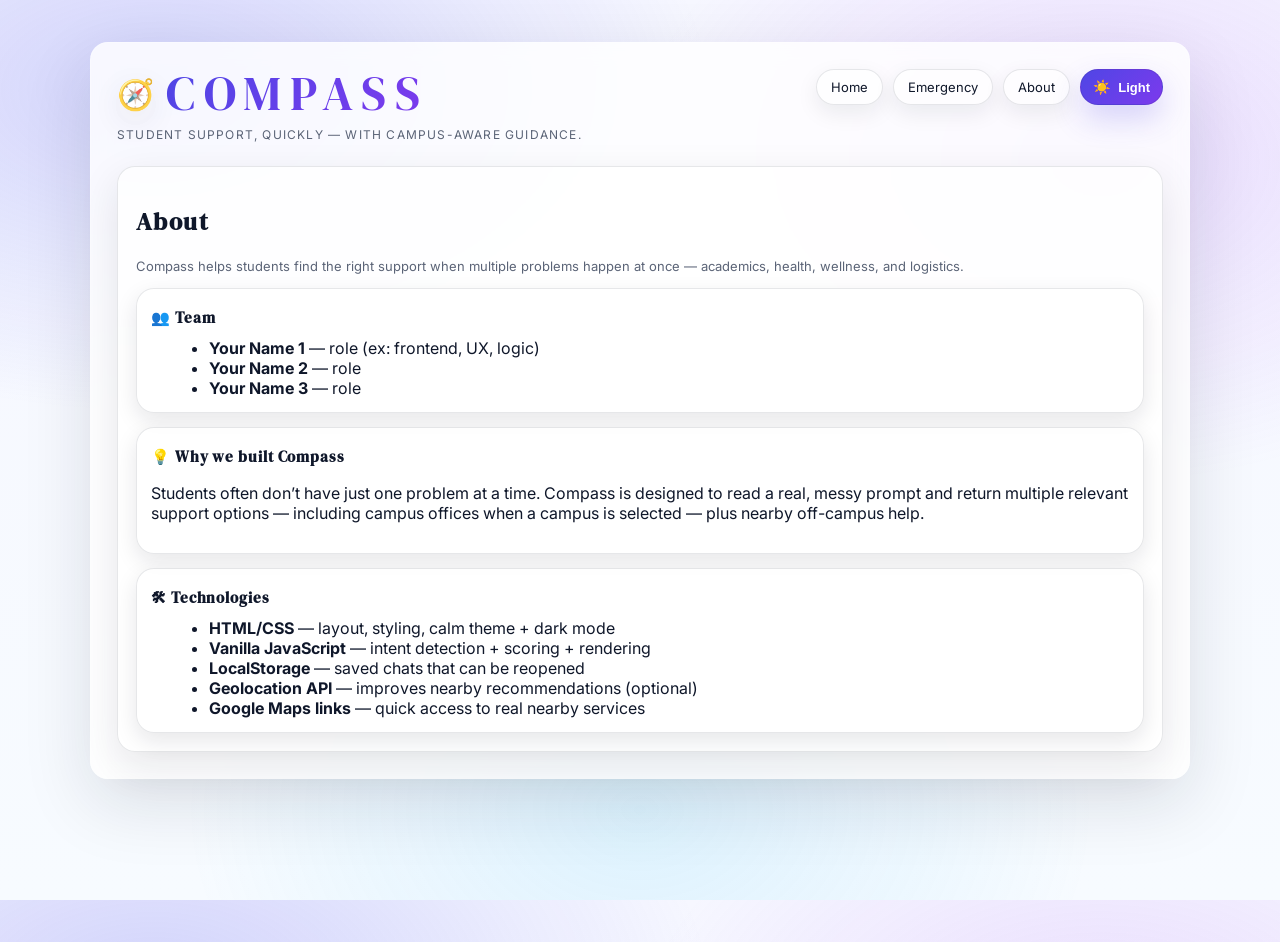
==== about.html @ b16eab49 "Create about.html" ====
<!DOCTYPE html>
<html lang="en">
<head>
  <meta charset="UTF-8" />
  <meta name="viewport" content="width=device-width, initial-scale=1" />
  <title>Compass — About</title>

  <link rel="stylesheet" href="style.css" />
  <link href="https://fonts.googleapis.com/css2?family=DM+Serif+Display&family=Inter:wght@400;500;600&display=swap" rel="stylesheet">
</head>

<body>
  <div class="container">
    <div class="header">
      <div class="brand">
        <h1 class="logo">
          <span class="logoMark" aria-hidden="true">🧭</span>
          <span class="logoText">Compass</span>
        </h1>
        <p class="subtitle">Student support, quickly — with campus-aware guidance.</p>
      </div>

      <div class="nav">
        <a class="navLink" href="index.html">Home</a>
        <a class="navLink" href="emergency.html">Emergency</a>
        <a class="navLink" href="about.html">About</a>

        <button class="themeToggle" id="themeToggle" type="button" onclick="toggleTheme()">
          <span class="toggleIcon" aria-hidden="true">🌙</span>
          <span class="toggleText">Dark</span>
        </button>
      </div>
    </div>

    <div class="grid" style="grid-template-columns: 1fr;">
      <div class="panel panel-main">
        <h2>About</h2>
        <p class="muted">
          Compass helps students find the right support when multiple problems happen at once — academics, health, wellness, and logistics.
        </p>

        <div class="card" style="margin-top:14px;">
          <h3>👥 Team</h3>
          <ul class="steps">
            <li><strong>Your Name 1</strong> — role (ex: frontend, UX, logic)</li>
            <li><strong>Your Name 2</strong> — role</li>
            <li><strong>Your Name 3</strong> — role</li>
          </ul>
        </div>

        <div class="card" style="margin-top:14px;">
          <h3>💡 Why we built Compass</h3>
          <p>
            Students often don’t have just one problem at a time. Compass is designed to read a real, messy prompt and return
            multiple relevant support options — including campus offices when a campus is selected — plus nearby off-campus help.
          </p>
        </div>

        <div class="card" style="margin-top:14px;">
          <h3>🛠 Technologies</h3>
          <ul class="steps">
            <li><strong>HTML/CSS</strong> — layout, styling, calm theme + dark mode</li>
            <li><strong>Vanilla JavaScript</strong> — intent detection + scoring + rendering</li>
            <li><strong>LocalStorage</strong> — saved chats that can be reopened</li>
            <li><strong>Geolocation API</strong> — improves nearby recommendations (optional)</li>
            <li><strong>Google Maps links</strong> — quick access to real nearby services</li>
          </ul>
        </div>

      </div>
    </div>
  </div>

  <!-- Keep theme toggle consistent across pages -->
  <script src="script.js" defer></script>
</body>
</html>
---- style.css ----
/* =========================
   Recoleta (LOCAL)
   Put Recoleta-RegularDEMO.otf in the SAME folder as style.css
========================= */


/* =========================
   Theme Variables
========================= */
:root {
  --bg: #f6f7ff;
  --bg2: #f7fbff;
  --blob1: rgba(99, 102, 241, 0.25);
  --blob2: rgba(168, 85, 247, 0.18);
  --blob3: rgba(56, 189, 248, 0.14);

  --surface: rgba(255, 255, 255, 0.82);
  --text: #0f172a;
  --muted: #5b6477;
  --border: rgba(15, 23, 42, 0.10);

  --shadowLg: 0 24px 70px rgba(15, 23, 42, 0.12);
  --shadowMd: 0 14px 40px rgba(15, 23, 42, 0.10);
  --shadowSm: 0 8px 22px rgba(15, 23, 42, 0.10);

  --radiusLg: 18px;
  --radiusMd: 14px;

  --primary: #4f46e5;
  --primary2: #7c3aed;
  --ring: rgba(79, 70, 229, 0.22);

  --chipBg: rgba(124, 58, 237, 0.10);
  --chipBorder: rgba(124, 58, 237, 0.18);

  --warnBg: rgba(255, 230, 170, 0.35);
  --warnBorder: rgba(255, 200, 90, 0.30);
}

[data-theme="dark"] {
  --bg: #070a18;
  --bg2: #0b1026;
  --blob1: rgba(99, 102, 241, 0.25);
  --blob2: rgba(168, 85, 247, 0.20);
  --blob3: rgba(56, 189, 248, 0.12);

  --surface: rgba(16, 18, 35, 0.70);
  --text: #e7eaff;
  --muted: rgba(231, 234, 255, 0.72);
  --border: rgba(231, 234, 255, 0.10);

  --shadowLg: 0 24px 70px rgba(0, 0, 0, 0.55);
  --shadowMd: 0 14px 40px rgba(0, 0, 0, 0.45);
  --shadowSm: 0 8px 22px rgba(0, 0, 0, 0.40);

  --primary: #8b5cf6;
  --primary2: #60a5fa;
  --ring: rgba(139, 92, 246, 0.25);

  --chipBg: rgba(139, 92, 246, 0.16);
  --chipBorder: rgba(139, 92, 246, 0.22);

  --warnBg: rgba(255, 208, 120, 0.18);
  --warnBorder: rgba(255, 208, 120, 0.22);
}

* { box-sizing: border-box; }
html, body { height: 100%; }

body {
  margin: 0;
  font-family: "Inter", ui-sans-serif, -apple-system, BlinkMacSystemFont, "Segoe UI", Arial, sans-serif;
  color: var(--text);

  background:
    radial-gradient(900px 520px at 12% 10%, var(--blob1), transparent 62%),
    radial-gradient(760px 520px at 86% 18%, var(--blob2), transparent 62%),
    radial-gradient(700px 520px at 50% 90%, var(--blob3), transparent 65%),
    linear-gradient(180deg, var(--bg), var(--bg2));
}

/* Container */
.container {
  width: min(1100px, calc(100% - 40px));
  margin: 42px auto;
  padding: 26px;
  border-radius: var(--radiusLg);
  background: var(--surface);
  border: 1px solid rgba(255,255,255,0.25);
  box-shadow: var(--shadowLg);
   -webkit-backdrop-filter: blur(10px);
  backdrop-filter: blur(10px);
}

/* Header */
.header {
  display: flex;
  justify-content: space-between;
  align-items: flex-start;
  gap: 14px;
  flex-wrap: wrap;
}

/* LOGO (Recoleta + tracking) */
.logo {
  display: flex;
  align-items: center;
  gap: 12px;
  margin: 0;
}

.logoText {
  font-family: "Recoleta", "DM Serif Display", serif;
  font-weight: 400;
  letter-spacing: 0.18em;
  text-transform: uppercase;

  background: linear-gradient(135deg, var(--primary), var(--primary2));
  -webkit-background-clip: text;
  background-clip: text;
  color: transparent;

  font-size: 48px;
  line-height: 1;
}

.logoSmall .logoText { font-size: 34px; }

.logoMark {
  font-size: 30px;
  opacity: 0.85;
  transform: translateY(1px);
  filter: drop-shadow(0 10px 18px rgba(15,23,42,0.10));
}

.subtitle {
  margin: 10px 0 0 0;
  color: var(--muted);
  letter-spacing: 0.10em;
  text-transform: uppercase;
  font-size: 12px;
  line-height: 1.4;
  max-width: 650px;
}

.muted { color: var(--muted); font-size: 13px; }

/* Nav */
.nav {
  display: flex;
  gap: 10px;
  align-items: center;
  flex-wrap: wrap;
}

.navLink {
  text-decoration: none;
  font-size: 13px;
  padding: 9px 14px;
  border-radius: 999px;
  color: var(--text);
  background: rgba(255,255,255,0.55);
  border: 1px solid var(--border);
  box-shadow: 0 8px 22px rgba(15,23,42,0.08);
  transition: transform 0.12s ease, box-shadow 0.12s ease, opacity 0.12s ease;
}

[data-theme="dark"] .navLink { background: rgba(16,18,35,0.65); }

.navLink:hover {
  transform: translateY(-1px);
  box-shadow: 0 12px 30px rgba(15,23,42,0.12);
}

/* Theme toggle */
.themeToggle {
  display: inline-flex;
  align-items: center;
  gap: 8px;
  padding: 9px 12px;
  border-radius: 999px;
  border: 1px solid var(--border);
  background: linear-gradient(180deg, rgba(255,255,255,0.65), rgba(255,255,255,0.35));
  color: var(--text);
  cursor: pointer;
  box-shadow: 0 8px 22px rgba(15,23,42,0.08);
  transition: transform 0.12s ease, box-shadow 0.12s ease, opacity 0.12s ease;
}

[data-theme="dark"] .themeToggle {
  background: linear-gradient(180deg, rgba(16,18,35,0.75), rgba(16,18,35,0.55));
}

.themeToggle:hover {
  transform: translateY(-1px);
  box-shadow: 0 12px 30px rgba(15,23,42,0.12);
}

.toggleIcon { font-size: 14px; }
.toggleText { font-size: 13px; font-weight: 600; }

/* Layout */
.grid {
  display: grid;
  grid-template-columns: 1fr;
  gap: 18px;
  margin-top: 22px;
}

@media (min-width: 900px){
  .grid { grid-template-columns: 1.3fr 0.7fr; align-items: start; }
}

.panel {
  background: rgba(255,255,255,0.70);
  border-radius: var(--radiusLg);
  padding: 18px;
  border: 1px solid var(--border);
  box-shadow: var(--shadowMd);
  min-width: 0;
}
[data-theme="dark"] .panel { background: rgba(16,18,35,0.65); }

.panel h2,
.card h3 {
  font-family: "DM Serif Display", serif;
  letter-spacing: 0.06em;
}

/* Inputs */
textarea,
.searchBox,
select.searchBox {
  width: 100%;
  padding: 12px;
  border-radius: var(--radiusMd);
  border: 1px solid var(--border);
  outline: none;
  font-size: 14px;
  background: rgba(255,255,255,0.78);
  color: var(--text);
  transition: box-shadow 0.15s ease, border-color 0.15s ease, background 0.15s ease;
}

textarea { min-height: 175px; resize: none; padding: 14px; }

[data-theme="dark"] textarea,
[data-theme="dark"] .searchBox,
[data-theme="dark"] select.searchBox {
  background: rgba(16,18,35,0.78);
}

textarea:focus,
.searchBox:focus,
select.searchBox:focus {
  border-color: rgba(79,70,229,0.45);
  box-shadow: 0 0 0 4px var(--ring);
}

/* Buttons */
.row {
  display: flex;
  gap: 10px;
  flex-wrap: wrap;
  margin-top: 12px;
}

button {
  border: 1px solid transparent;
  border-radius: 999px;
  padding: 10px 16px;
  font-size: 14px;
  cursor: pointer;
  transition: transform 0.10s ease, box-shadow 0.12s ease, opacity 0.12s ease;
}

button:not(.smallBtn) {
  background: linear-gradient(135deg, var(--primary), var(--primary2));
  color: white;
  box-shadow: 0 14px 30px rgba(79,70,229,0.22);
}

button:not(.smallBtn):hover {
  transform: translateY(-1px);
  box-shadow: 0 18px 40px rgba(79,70,229,0.28);
}

.smallBtn {
  background: rgba(255,255,255,0.55);
  color: var(--text);
  border: 1px solid var(--border);
  box-shadow: 0 10px 24px rgba(15,23,42,0.08);
}

[data-theme="dark"] .smallBtn { background: rgba(16,18,35,0.65); }

.smallBtn:hover {
  transform: translateY(-1px);
  box-shadow: 0 14px 30px rgba(15,23,42,0.12);
}

/* Output area */
.output {
  margin-top: 16px;
  padding: 14px;
  border-radius: var(--radiusLg);
  background: rgba(79,70,229,0.08);
  border: 1px solid rgba(79,70,229,0.14);
}

/* Cards + chat items */
.card,
.chatItem {
  background: rgba(255,255,255,0.72);
  border-radius: var(--radiusLg);
  padding: 14px;
  margin-top: 14px;
  border: 1px solid var(--border);
  box-shadow: var(--shadowSm);
}

[data-theme="dark"] .card,
[data-theme="dark"] .chatItem {
  background: rgba(16,18,35,0.70);
}

.card h3 { margin: 4px 0 8px 0; font-size: 15px; }
.why { color: var(--muted); }
.steps { margin: 10px 0 0 18px; }

.chatItem { margin-top: 10px; padding: 10px 12px; }
.chatItem .meta {
  display: flex;
  justify-content: space-between;
  gap: 10px;
  font-size: 12px;
  color: var(--muted);
}

.chatClickable {
  cursor: pointer;
  transition: transform 0.08s ease, box-shadow 0.12s ease, background 0.12s ease;
}

.chatClickable:hover {
  transform: translateY(-1px);
  box-shadow: 0 18px 42px rgba(15,23,42,0.14);
  background: rgba(124,58,237,0.06);
}

/* Tags */
.tag {
  display: inline-block;
  font-size: 12px;
  padding: 4px 8px;
  border-radius: 999px;
  background: var(--chipBg);
  border: 1px solid var(--chipBorder);
  color: var(--text);
  margin-top: 8px;
  margin-right: 6px;
}

/* Disclaimer */
.disclaimer {
  background: var(--warnBg);
  border: 1px solid var(--warnBorder);
  padding: 10px 12px;
  border-radius: var(--radiusMd);
  font-size: 13px;
}

/* Link button */
.linkBtn {
  display: inline-block;
  text-decoration: none;
  padding: 10px 14px;
  border-radius: 999px;
  background: rgba(79,70,229,0.12);
  color: var(--primary);
  border: 1px solid rgba(79,70,229,0.20);
  font-weight: 700;
  transition: transform 0.10s ease, box-shadow 0.12s ease, background 0.12s ease;
}

.linkBtn:hover {
  transform: translateY(-1px);
  background: rgba(79,70,229,0.16);
  box-shadow: 0 14px 30px rgba(79,70,229,0.14);
}

.phoneLink, .link {
  color: var(--primary2);
  text-decoration: underline;
  font-weight: 800;
}
.phoneLink:hover, .link:hover { opacity: 0.85; }

/* Searching- Empty State */
#campusHint {
  display: block; 
  min-height: 1.2em; 
  transition: color 0.2s ease;
}

.no-results-active {
  animation: shake 0.4s cubic-bezier(.36,.07,.19,.97) both !important;
  color: #ef4444 !important;
}
@keyframes shake {
  0%, 100% { transform: translateX(0); }
  20%, 60% { transform: translateX(-6px); }
  40%, 80% { transform: translateX(6px); }
}

/* Customed Background */
#mascot-overlay {
  position: fixed;
  bottom: -40px;
  right: -40px;
  font-size: 300px;
  pointer-events: none;
  z-index: -1;
  transition: all 0.6s ease;
  filter: grayscale(0.4);
  user-select: none;
}

.logoText {
  background: linear-gradient(135deg, var(--primary), var(--primary2)) !important;
  -webkit-background-clip: text !important;
  background-clip: text !important;
  color: transparent !important;
}
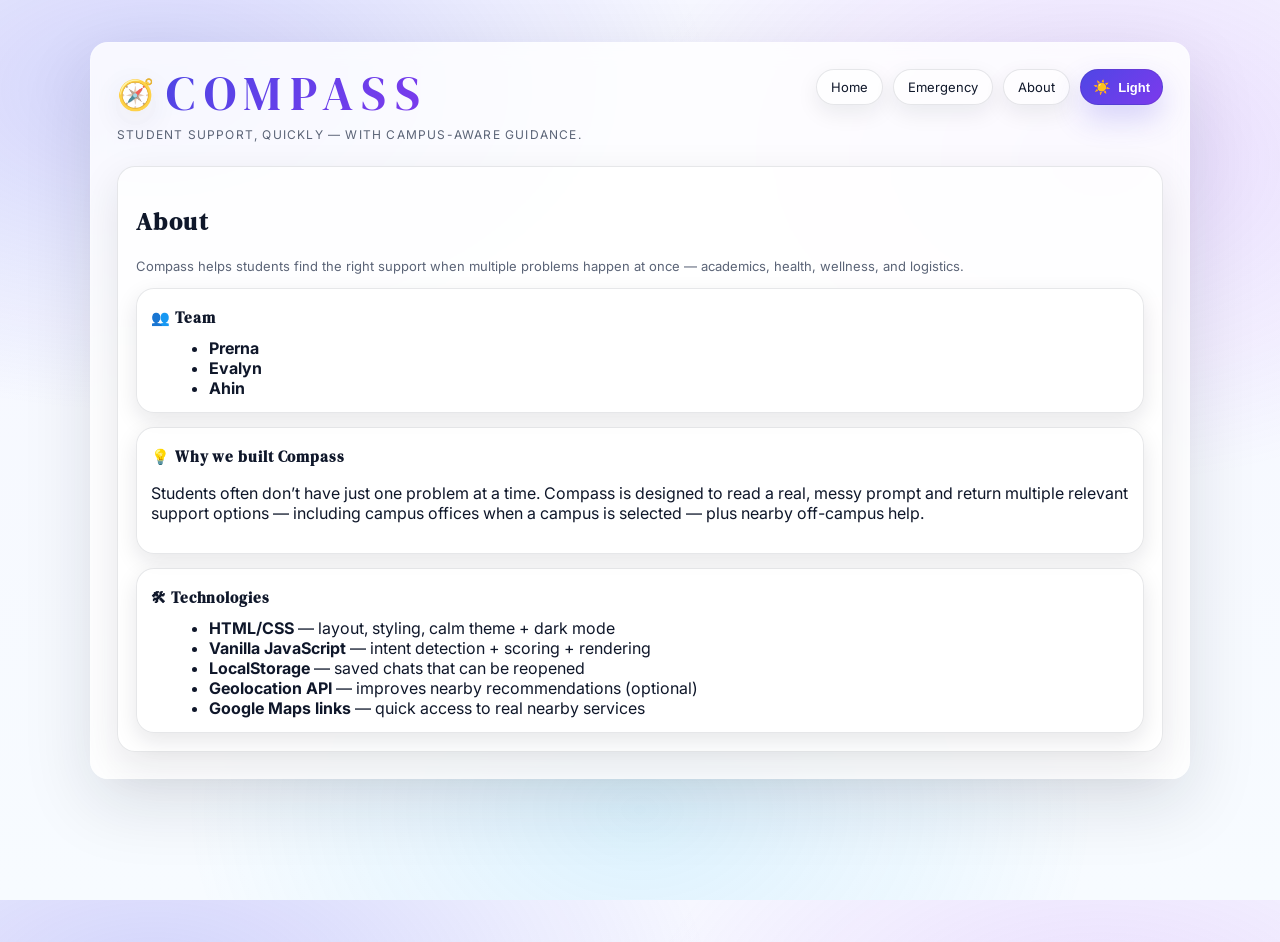
==== commit 3b1ae0b8: "Update about.html" ====
--- a/about.html
+++ b/about.html
@@ -42,9 +42,9 @@
         <div class="card" style="margin-top:14px;">
           <h3>👥 Team</h3>
           <ul class="steps">
-            <li><strong>Your Name 1</strong> — role (ex: frontend, UX, logic)</li>
-            <li><strong>Your Name 2</strong> — role</li>
-            <li><strong>Your Name 3</strong> — role</li>
+            <li><strong>Prerna</strong>
+            <li><strong>Evalyn</strong>
+            <li><strong>Ahin</strong>
           </ul>
         </div>
 
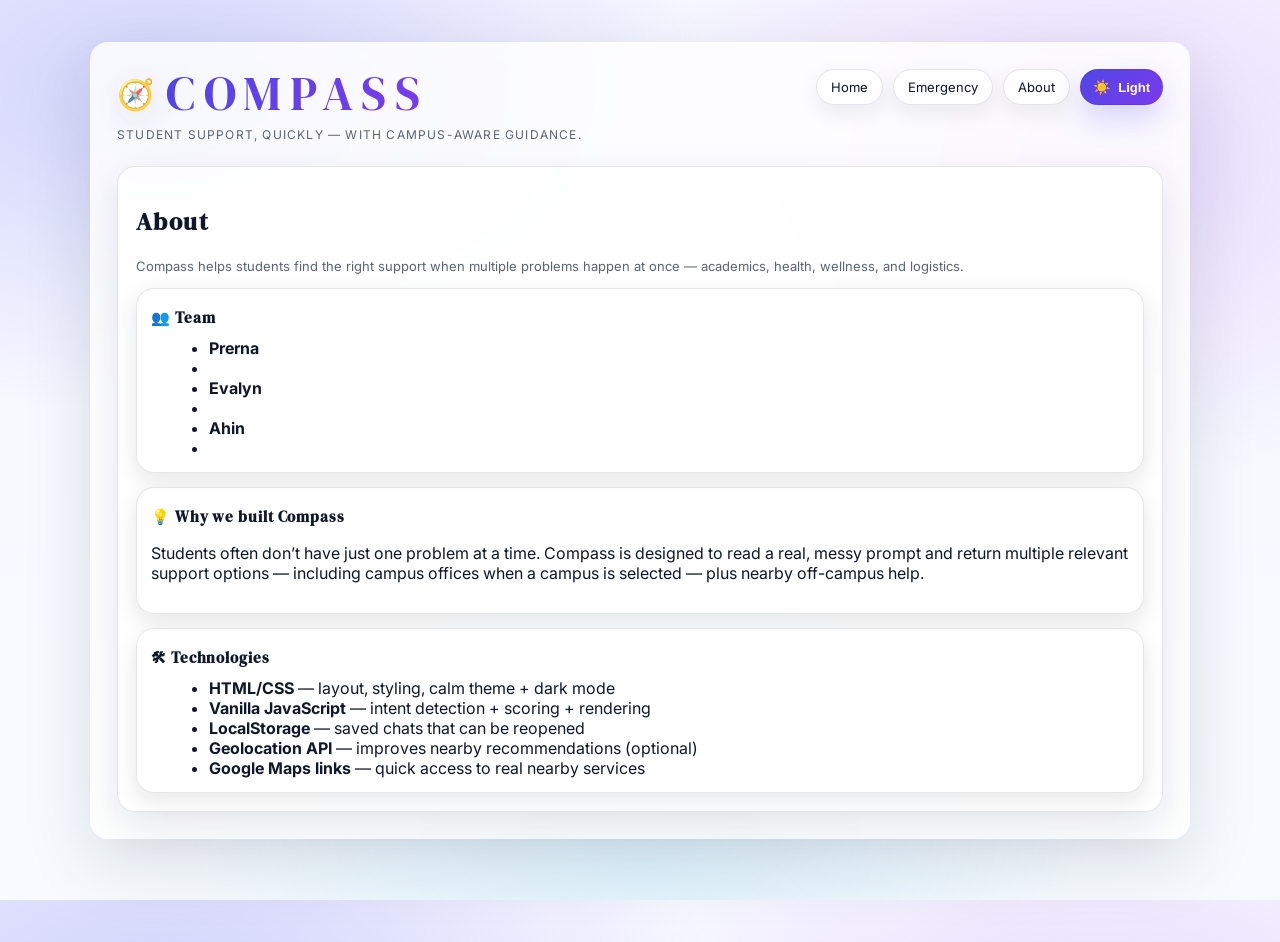
==== commit a4c01108: "Update about.html" ====
--- a/about.html
+++ b/about.html
@@ -42,9 +42,9 @@
         <div class="card" style="margin-top:14px;">
           <h3>👥 Team</h3>
           <ul class="steps">
-            <li><strong>Prerna</strong>
-            <li><strong>Evalyn</strong>
-            <li><strong>Ahin</strong>
+            <li><strong>Prerna</strong><li>
+            <li><strong>Evalyn</strong><li>
+            <li><strong>Ahin</strong><li>
           </ul>
         </div>
 
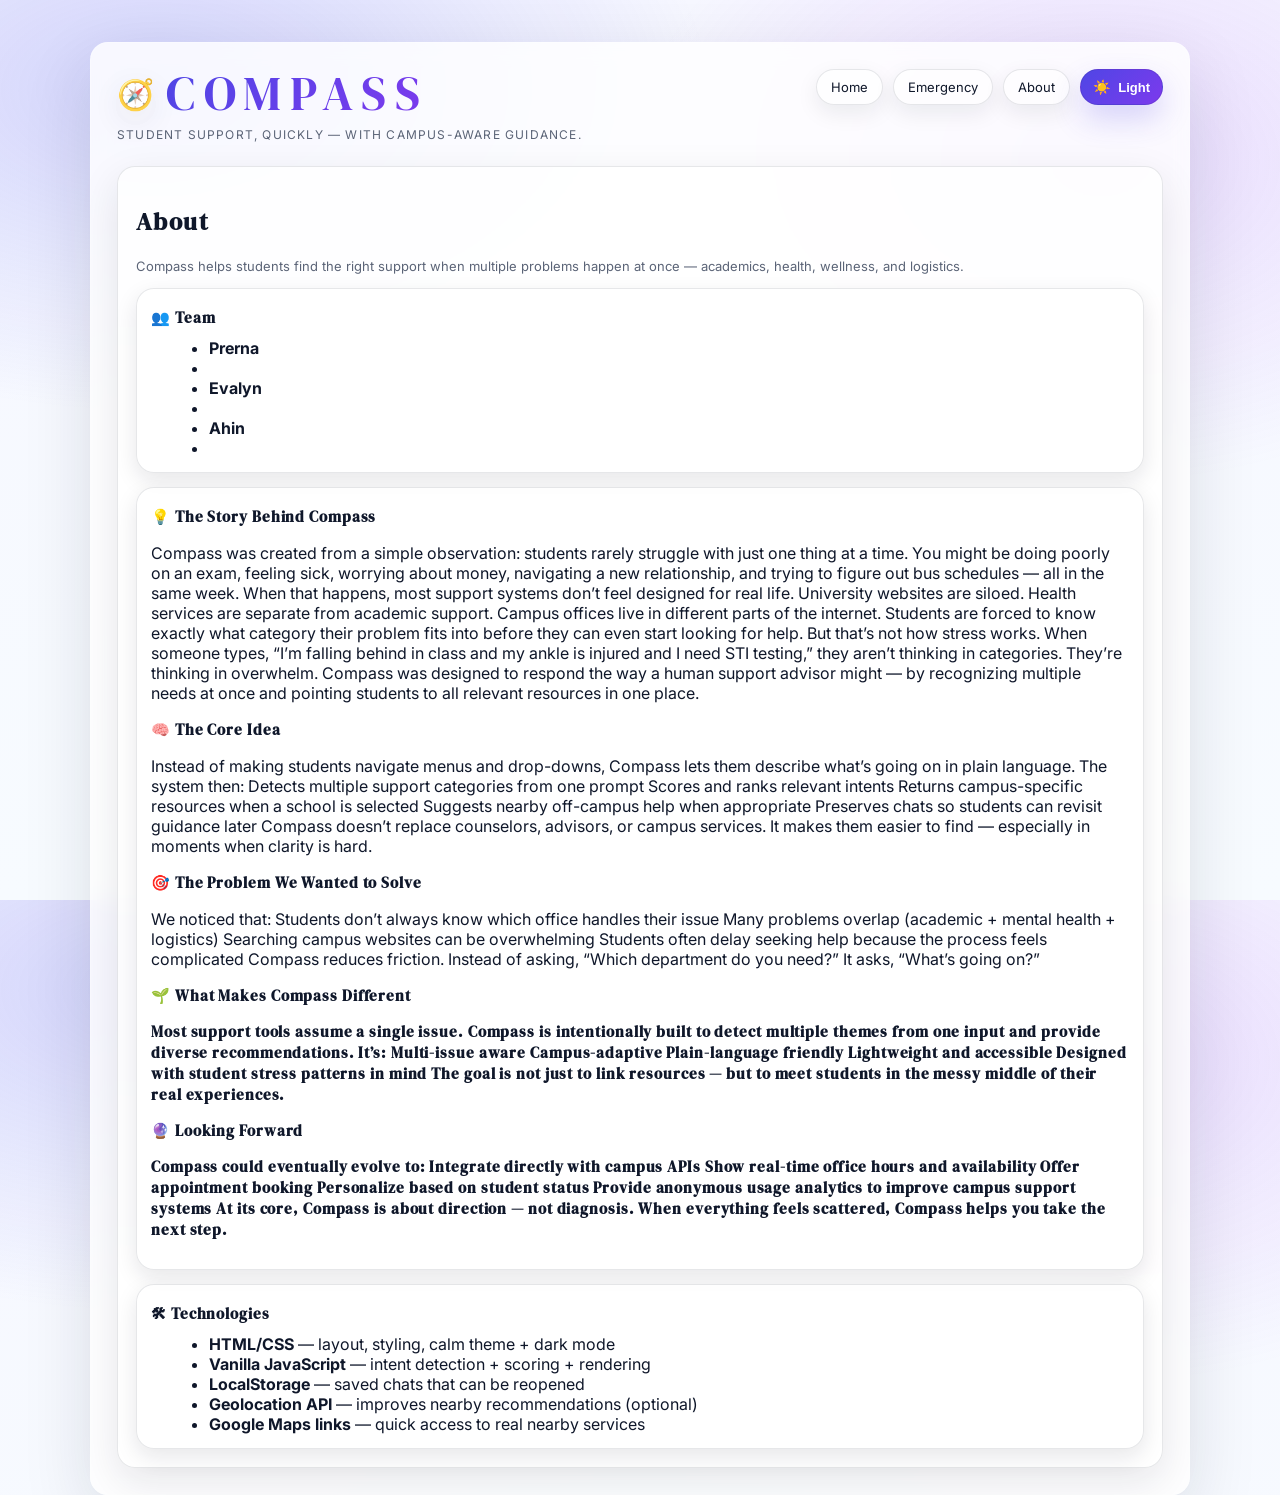
==== commit 97125b0e: "Update about.html" ====
--- a/about.html
+++ b/about.html
@@ -49,10 +49,94 @@
         </div>
 
         <div class="card" style="margin-top:14px;">
-          <h3>💡 Why we built Compass</h3>
+          <h3>💡 The Story Behind Compass</h3>
           <p>
-            Students often don’t have just one problem at a time. Compass is designed to read a real, messy prompt and return
-            multiple relevant support options — including campus offices when a campus is selected — plus nearby off-campus help.
+Compass was created from a simple observation: students rarely struggle with just one thing at a time.
+
+You might be doing poorly on an exam, feeling sick, worrying about money, navigating a new relationship, and trying to figure out bus schedules — all in the same week. When that happens, most support systems don’t feel designed for real life. University websites are siloed. Health services are separate from academic support. Campus offices live in different parts of the internet. Students are forced to know exactly what category their problem fits into before they can even start looking for help.
+
+But that’s not how stress works.
+
+When someone types, “I’m falling behind in class and my ankle is injured and I need STI testing,” they aren’t thinking in categories. They’re thinking in overwhelm.
+
+Compass was designed to respond the way a human support advisor might — by recognizing multiple needs at once and pointing students to all relevant resources in one place.
+
+ </p>
+          <h3>🧠 The Core Idea</h3>
+
+<p>Instead of making students navigate menus and drop-downs, Compass lets them describe what’s going on in plain language. The system then:
+
+Detects multiple support categories from one prompt
+
+Scores and ranks relevant intents
+
+Returns campus-specific resources when a school is selected
+
+Suggests nearby off-campus help when appropriate
+
+Preserves chats so students can revisit guidance later
+
+Compass doesn’t replace counselors, advisors, or campus services. It makes them easier to find — especially in moments when clarity is hard.
+
+<p>
+  <h3>🎯 The Problem We Wanted to Solve</h3>
+
+<p>
+We noticed that:
+
+Students don’t always know which office handles their issue
+
+Many problems overlap (academic + mental health + logistics)
+
+Searching campus websites can be overwhelming
+
+Students often delay seeking help because the process feels complicated
+
+Compass reduces friction.
+
+Instead of asking, “Which department do you need?”
+It asks, “What’s going on?”
+<p>
+
+<h3>🌱 What Makes Compass Different<h3>
+
+<p>
+Most support tools assume a single issue. Compass is intentionally built to detect multiple themes from one input and provide diverse recommendations.
+
+It’s:
+
+Multi-issue aware
+
+Campus-adaptive
+
+Plain-language friendly
+
+Lightweight and accessible
+
+Designed with student stress patterns in mind
+
+The goal is not just to link resources — but to meet students in the messy middle of their real experiences.
+
+<p>
+
+  <h3>🔮 Looking Forward<h3>
+
+<p>
+Compass could eventually evolve to:
+
+Integrate directly with campus APIs
+
+Show real-time office hours and availability
+
+Offer appointment booking
+
+Personalize based on student status
+
+Provide anonymous usage analytics to improve campus support systems
+
+At its core, Compass is about direction — not diagnosis.
+
+When everything feels scattered, Compass helps you take the next step.
           </p>
         </div>
 
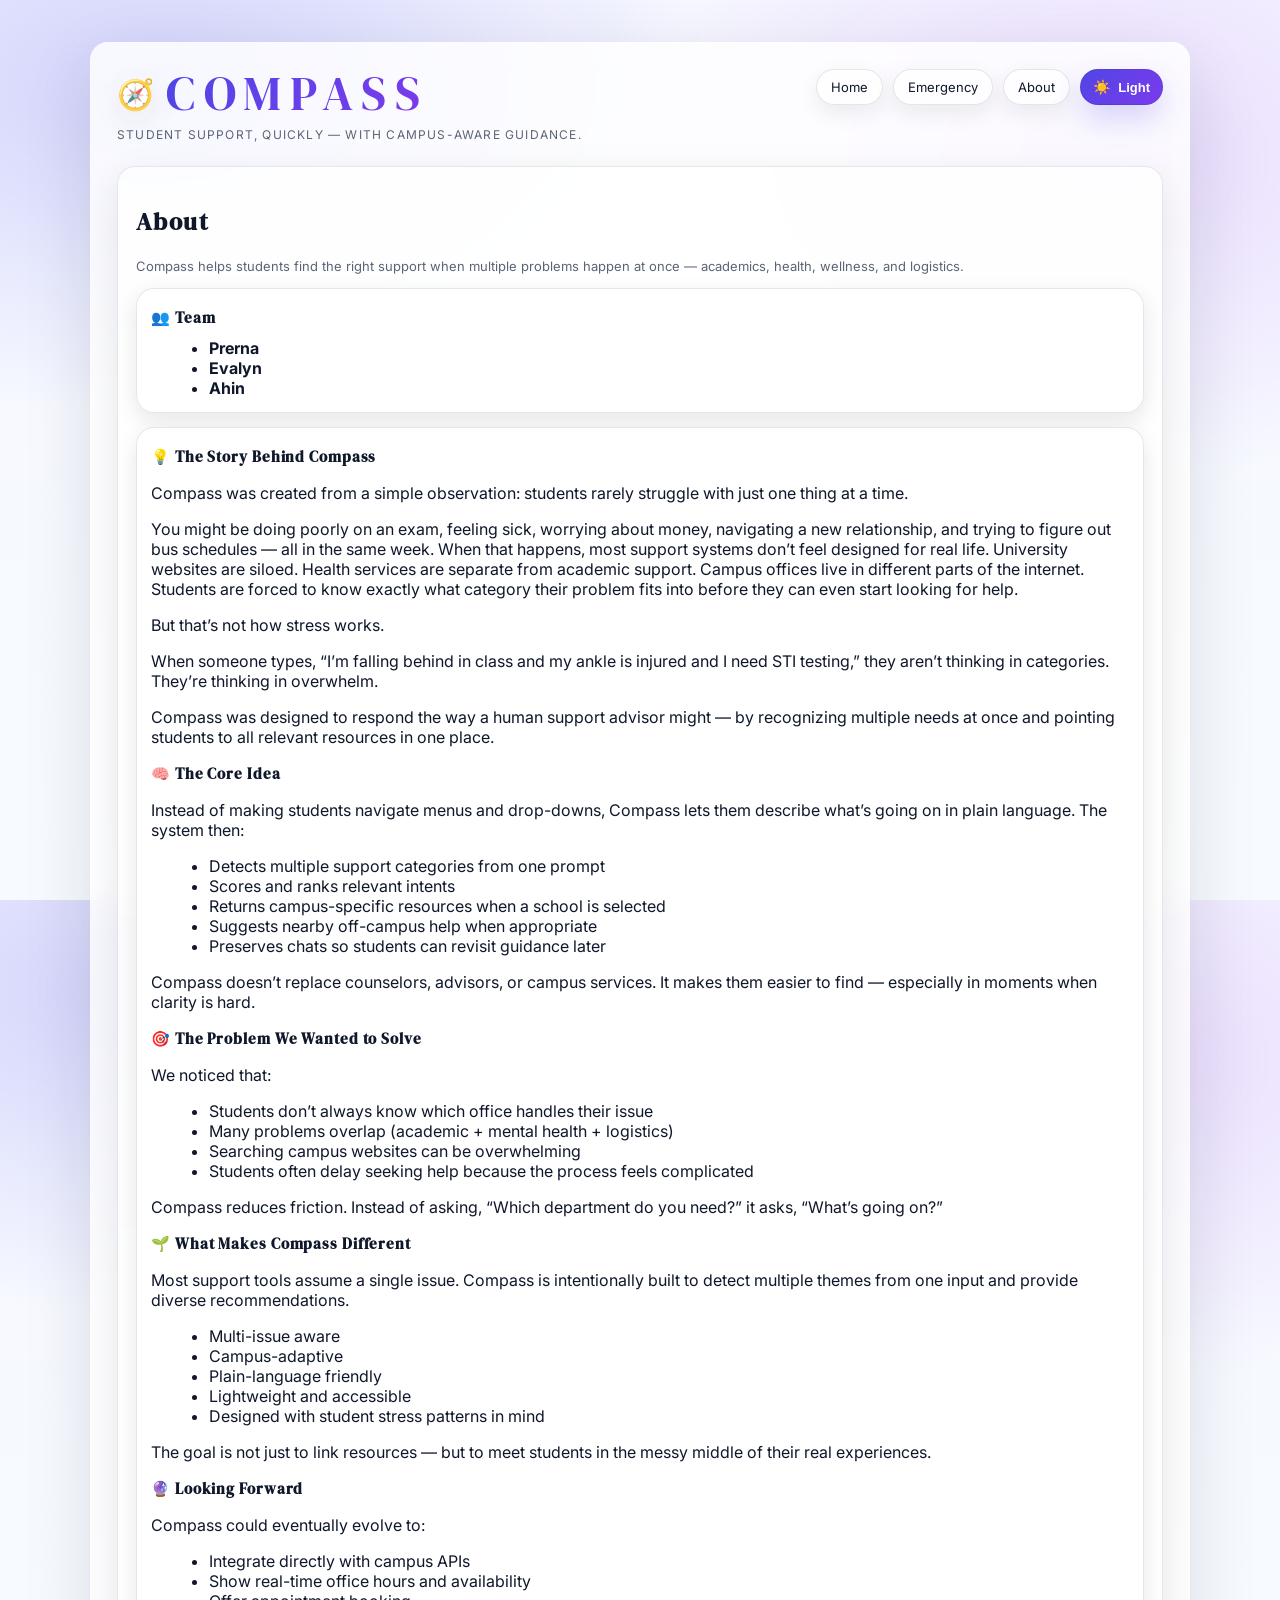
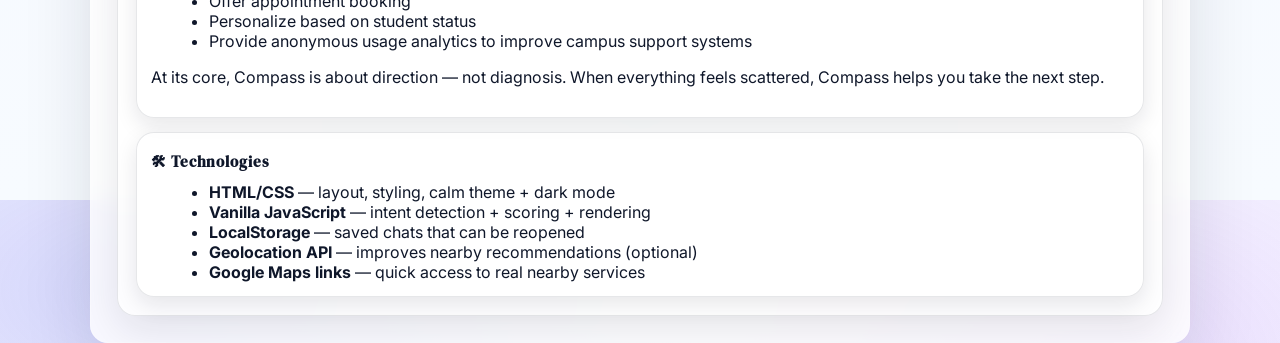
==== commit b6112244: "Update about.html" ====
--- a/about.html
+++ b/about.html
@@ -42,101 +42,90 @@
         <div class="card" style="margin-top:14px;">
           <h3>👥 Team</h3>
           <ul class="steps">
-            <li><strong>Prerna</strong><li>
-            <li><strong>Evalyn</strong><li>
-            <li><strong>Ahin</strong><li>
+            <li><strong>Prerna</strong></li>
+            <li><strong>Evalyn</strong></li>
+            <li><strong>Ahin</strong></li>
           </ul>
         </div>
 
         <div class="card" style="margin-top:14px;">
           <h3>💡 The Story Behind Compass</h3>
           <p>
-Compass was created from a simple observation: students rarely struggle with just one thing at a time.
+            Compass was created from a simple observation: students rarely struggle with just one thing at a time.
+          </p>
+          <p>
+            You might be doing poorly on an exam, feeling sick, worrying about money, navigating a new relationship,
+            and trying to figure out bus schedules — all in the same week. When that happens, most support systems
+            don’t feel designed for real life. University websites are siloed. Health services are separate from academic
+            support. Campus offices live in different parts of the internet. Students are forced to know exactly what
+            category their problem fits into before they can even start looking for help.
+          </p>
+          <p>
+            But that’s not how stress works.
+          </p>
+          <p>
+            When someone types, “I’m falling behind in class and my ankle is injured and I need STI testing,” they aren’t
+            thinking in categories. They’re thinking in overwhelm.
+          </p>
+          <p>
+            Compass was designed to respond the way a human support advisor might — by recognizing multiple needs at once
+            and pointing students to all relevant resources in one place.
+          </p>
 
-You might be doing poorly on an exam, feeling sick, worrying about money, navigating a new relationship, and trying to figure out bus schedules — all in the same week. When that happens, most support systems don’t feel designed for real life. University websites are siloed. Health services are separate from academic support. Campus offices live in different parts of the internet. Students are forced to know exactly what category their problem fits into before they can even start looking for help.
+          <h3 style="margin-top:14px;">🧠 The Core Idea</h3>
+          <p>
+            Instead of making students navigate menus and drop-downs, Compass lets them describe what’s going on in plain language.
+            The system then:
+          </p>
+          <ul class="steps">
+            <li>Detects multiple support categories from one prompt</li>
+            <li>Scores and ranks relevant intents</li>
+            <li>Returns campus-specific resources when a school is selected</li>
+            <li>Suggests nearby off-campus help when appropriate</li>
+            <li>Preserves chats so students can revisit guidance later</li>
+          </ul>
+          <p>
+            Compass doesn’t replace counselors, advisors, or campus services. It makes them easier to find — especially in moments when clarity is hard.
+          </p>
 
-But that’s not how stress works.
+          <h3 style="margin-top:14px;">🎯 The Problem We Wanted to Solve</h3>
+          <p>We noticed that:</p>
+          <ul class="steps">
+            <li>Students don’t always know which office handles their issue</li>
+            <li>Many problems overlap (academic + mental health + logistics)</li>
+            <li>Searching campus websites can be overwhelming</li>
+            <li>Students often delay seeking help because the process feels complicated</li>
+          </ul>
+          <p>
+            Compass reduces friction. Instead of asking, “Which department do you need?” it asks, “What’s going on?”
+          </p>
 
-When someone types, “I’m falling behind in class and my ankle is injured and I need STI testing,” they aren’t thinking in categories. They’re thinking in overwhelm.
+          <h3 style="margin-top:14px;">🌱 What Makes Compass Different</h3>
+          <p>
+            Most support tools assume a single issue. Compass is intentionally built to detect multiple themes from one input and provide diverse recommendations.
+          </p>
+          <ul class="steps">
+            <li>Multi-issue aware</li>
+            <li>Campus-adaptive</li>
+            <li>Plain-language friendly</li>
+            <li>Lightweight and accessible</li>
+            <li>Designed with student stress patterns in mind</li>
+          </ul>
+          <p>
+            The goal is not just to link resources — but to meet students in the messy middle of their real experiences.
+          </p>
 
-Compass was designed to respond the way a human support advisor might — by recognizing multiple needs at once and pointing students to all relevant resources in one place.
-
- </p>
-          <h3>🧠 The Core Idea</h3>
-
-<p>Instead of making students navigate menus and drop-downs, Compass lets them describe what’s going on in plain language. The system then:
-
-Detects multiple support categories from one prompt
-
-Scores and ranks relevant intents
-
-Returns campus-specific resources when a school is selected
-
-Suggests nearby off-campus help when appropriate
-
-Preserves chats so students can revisit guidance later
-
-Compass doesn’t replace counselors, advisors, or campus services. It makes them easier to find — especially in moments when clarity is hard.
-
-<p>
-  <h3>🎯 The Problem We Wanted to Solve</h3>
-
-<p>
-We noticed that:
-
-Students don’t always know which office handles their issue
-
-Many problems overlap (academic + mental health + logistics)
-
-Searching campus websites can be overwhelming
-
-Students often delay seeking help because the process feels complicated
-
-Compass reduces friction.
-
-Instead of asking, “Which department do you need?”
-It asks, “What’s going on?”
-<p>
-
-<h3>🌱 What Makes Compass Different<h3>
-
-<p>
-Most support tools assume a single issue. Compass is intentionally built to detect multiple themes from one input and provide diverse recommendations.
-
-It’s:
-
-Multi-issue aware
-
-Campus-adaptive
-
-Plain-language friendly
-
-Lightweight and accessible
-
-Designed with student stress patterns in mind
-
-The goal is not just to link resources — but to meet students in the messy middle of their real experiences.
-
-<p>
-
-  <h3>🔮 Looking Forward<h3>
-
-<p>
-Compass could eventually evolve to:
-
-Integrate directly with campus APIs
-
-Show real-time office hours and availability
-
-Offer appointment booking
-
-Personalize based on student status
-
-Provide anonymous usage analytics to improve campus support systems
-
-At its core, Compass is about direction — not diagnosis.
-
-When everything feels scattered, Compass helps you take the next step.
+          <h3 style="margin-top:14px;">🔮 Looking Forward</h3>
+          <p>Compass could eventually evolve to:</p>
+          <ul class="steps">
+            <li>Integrate directly with campus APIs</li>
+            <li>Show real-time office hours and availability</li>
+            <li>Offer appointment booking</li>
+            <li>Personalize based on student status</li>
+            <li>Provide anonymous usage analytics to improve campus support systems</li>
+          </ul>
+          <p>
+            At its core, Compass is about direction — not diagnosis. When everything feels scattered, Compass helps you take the next step.
           </p>
         </div>
 
@@ -155,7 +144,7 @@
     </div>
   </div>
 
-  <!-- Keep theme toggle consistent across pages -->
+  <!-- Theme toggle + styling consistency -->
   <script src="script.js" defer></script>
 </body>
 </html>
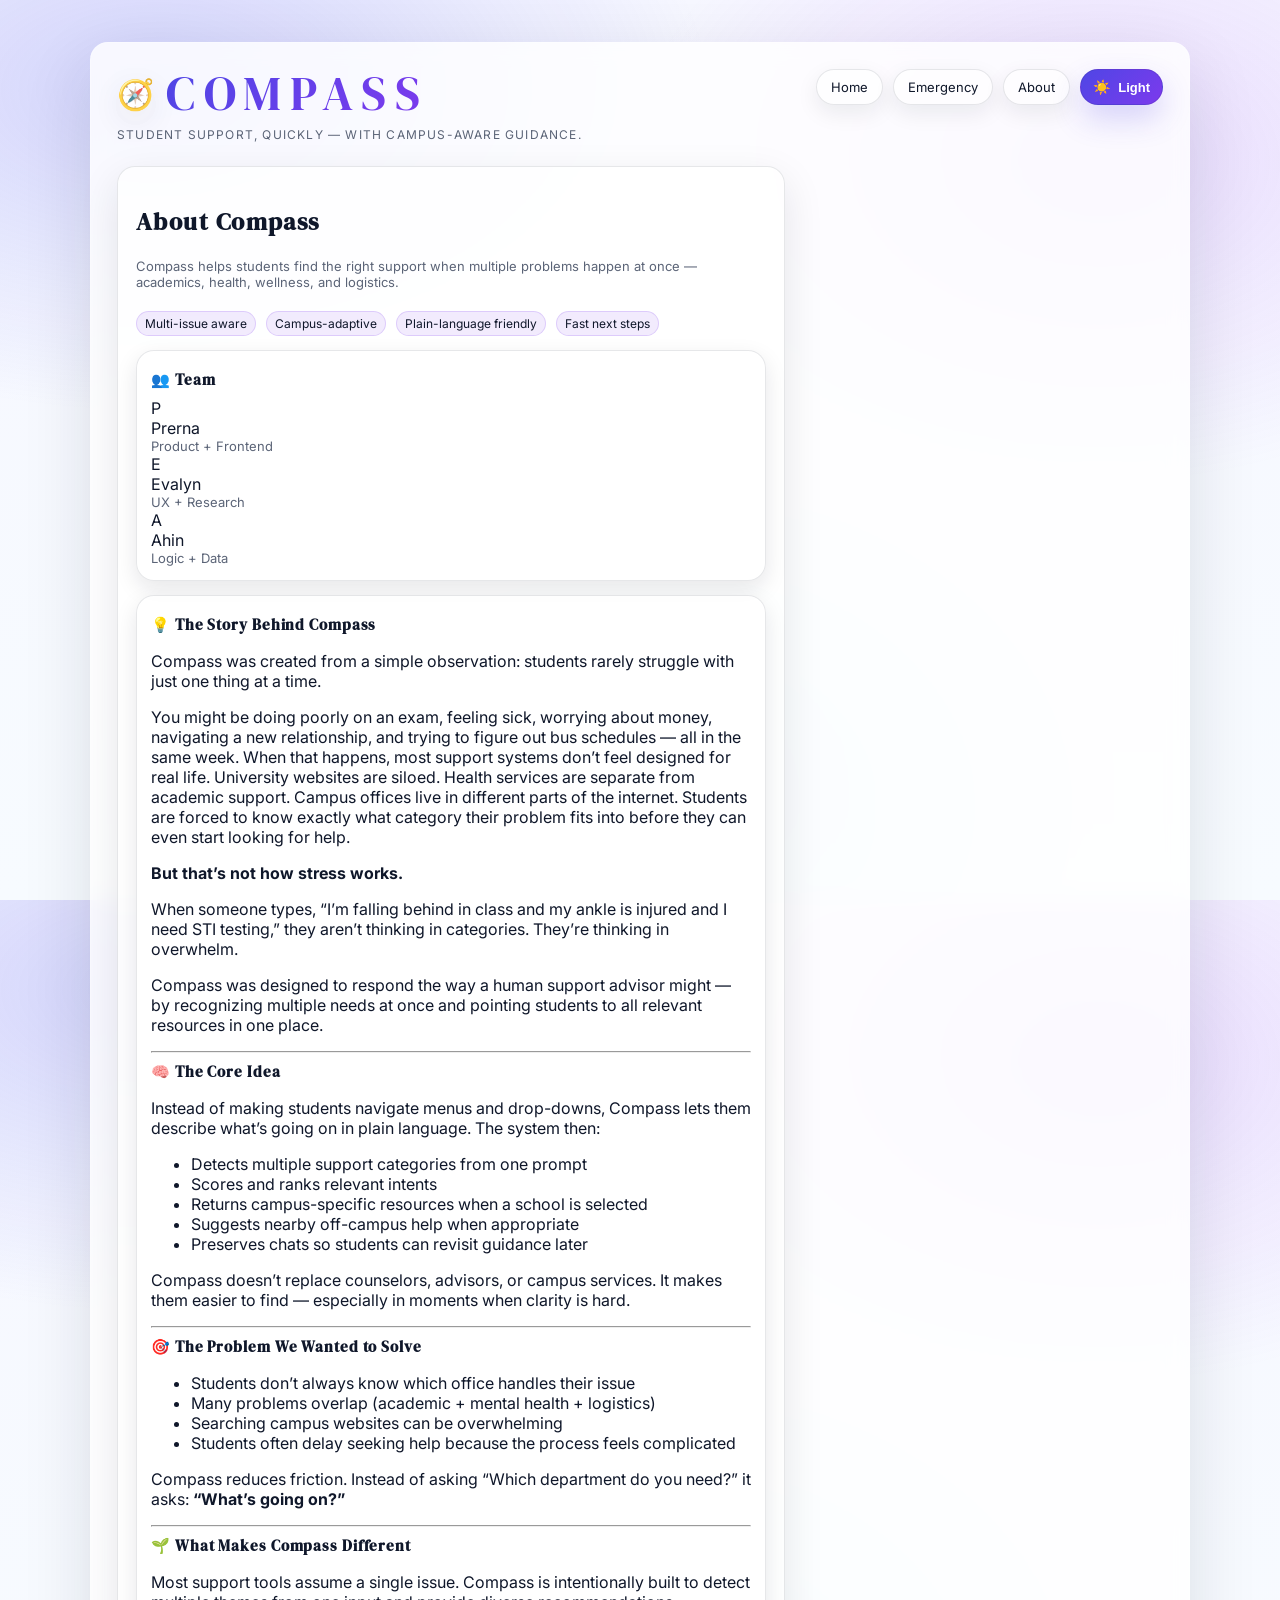
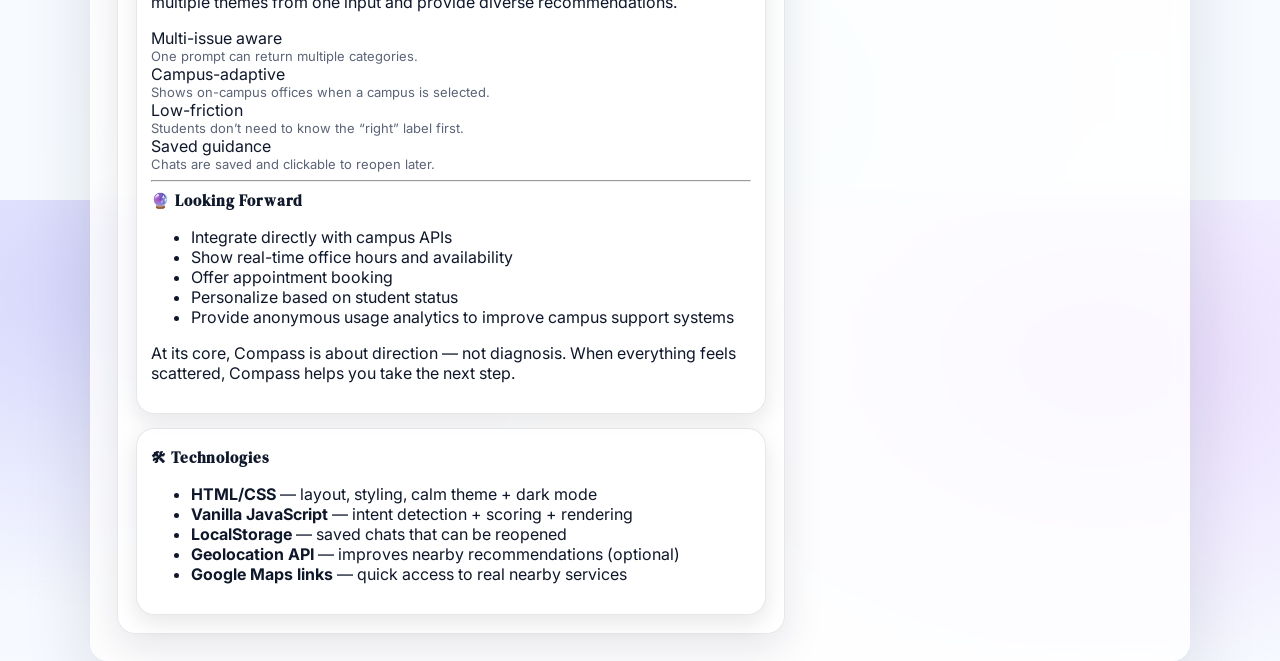
==== commit f055da1a: "Update about.html" ====
--- a/about.html
+++ b/about.html
@@ -23,7 +23,7 @@
       <div class="nav">
         <a class="navLink" href="index.html">Home</a>
         <a class="navLink" href="emergency.html">Emergency</a>
-        <a class="navLink" href="about.html">About</a>
+        <a class="navLink navActive" href="about.html">About</a>
 
         <button class="themeToggle" id="themeToggle" type="button" onclick="toggleTheme()">
           <span class="toggleIcon" aria-hidden="true">🌙</span>
@@ -32,106 +32,163 @@
       </div>
     </div>
 
-    <div class="grid" style="grid-template-columns: 1fr;">
+    <div class="grid aboutGrid">
       <div class="panel panel-main">
-        <h2>About</h2>
+        <h2>About Compass</h2>
+
         <p class="muted">
           Compass helps students find the right support when multiple problems happen at once — academics, health, wellness, and logistics.
         </p>
 
+        <div class="aboutChips">
+          <div class="tag">Multi-issue aware</div>
+          <div class="tag">Campus-adaptive</div>
+          <div class="tag">Plain-language friendly</div>
+          <div class="tag">Fast next steps</div>
+        </div>
+
+        <!-- TEAM -->
         <div class="card" style="margin-top:14px;">
           <h3>👥 Team</h3>
-          <ul class="steps">
-            <li><strong>Prerna</strong></li>
-            <li><strong>Evalyn</strong></li>
-            <li><strong>Ahin</strong></li>
-          </ul>
-        </div>
-
+
+          <div class="teamGrid">
+            <div class="teamCard">
+              <div class="avatar">P</div>
+              <div>
+                <div class="teamName">Prerna</div>
+                <div class="muted teamRole">Product + Frontend</div>
+              </div>
+            </div>
+
+            <div class="teamCard">
+              <div class="avatar">E</div>
+              <div>
+                <div class="teamName">Evalyn</div>
+                <div class="muted teamRole">UX + Research</div>
+              </div>
+            </div>
+
+            <div class="teamCard">
+              <div class="avatar">A</div>
+              <div>
+                <div class="teamName">Ahin</div>
+                <div class="muted teamRole">Logic + Data</div>
+              </div>
+            </div>
+          </div>
+        </div>
+
+        <!-- STORY -->
         <div class="card" style="margin-top:14px;">
           <h3>💡 The Story Behind Compass</h3>
+
           <p>
             Compass was created from a simple observation: students rarely struggle with just one thing at a time.
           </p>
-          <p>
-            You might be doing poorly on an exam, feeling sick, worrying about money, navigating a new relationship,
-            and trying to figure out bus schedules — all in the same week. When that happens, most support systems
-            don’t feel designed for real life. University websites are siloed. Health services are separate from academic
-            support. Campus offices live in different parts of the internet. Students are forced to know exactly what
-            category their problem fits into before they can even start looking for help.
-          </p>
-          <p>
-            But that’s not how stress works.
-          </p>
+
+          <p>
+            You might be doing poorly on an exam, feeling sick, worrying about money, navigating a new relationship, and trying
+            to figure out bus schedules — all in the same week. When that happens, most support systems don’t feel designed
+            for real life. University websites are siloed. Health services are separate from academic support. Campus offices
+            live in different parts of the internet. Students are forced to know exactly what category their problem fits into
+            before they can even start looking for help.
+          </p>
+
+          <p><strong>But that’s not how stress works.</strong></p>
+
           <p>
             When someone types, “I’m falling behind in class and my ankle is injured and I need STI testing,” they aren’t
             thinking in categories. They’re thinking in overwhelm.
           </p>
-          <p>
-            Compass was designed to respond the way a human support advisor might — by recognizing multiple needs at once
-            and pointing students to all relevant resources in one place.
-          </p>
-
-          <h3 style="margin-top:14px;">🧠 The Core Idea</h3>
+
+          <p>
+            Compass was designed to respond the way a human support advisor might — by recognizing multiple needs at once and
+            pointing students to all relevant resources in one place.
+          </p>
+
+          <hr class="aboutDivider" />
+
+          <h3>🧠 The Core Idea</h3>
+
           <p>
             Instead of making students navigate menus and drop-downs, Compass lets them describe what’s going on in plain language.
             The system then:
           </p>
-          <ul class="steps">
+
+          <ul class="aboutList">
             <li>Detects multiple support categories from one prompt</li>
             <li>Scores and ranks relevant intents</li>
             <li>Returns campus-specific resources when a school is selected</li>
             <li>Suggests nearby off-campus help when appropriate</li>
             <li>Preserves chats so students can revisit guidance later</li>
           </ul>
-          <p>
-            Compass doesn’t replace counselors, advisors, or campus services. It makes them easier to find — especially in moments when clarity is hard.
-          </p>
-
-          <h3 style="margin-top:14px;">🎯 The Problem We Wanted to Solve</h3>
-          <p>We noticed that:</p>
-          <ul class="steps">
+
+          <p>
+            Compass doesn’t replace counselors, advisors, or campus services. It makes them easier to find — especially in moments
+            when clarity is hard.
+          </p>
+
+          <hr class="aboutDivider" />
+
+          <h3>🎯 The Problem We Wanted to Solve</h3>
+          <ul class="aboutList">
             <li>Students don’t always know which office handles their issue</li>
             <li>Many problems overlap (academic + mental health + logistics)</li>
             <li>Searching campus websites can be overwhelming</li>
             <li>Students often delay seeking help because the process feels complicated</li>
           </ul>
-          <p>
-            Compass reduces friction. Instead of asking, “Which department do you need?” it asks, “What’s going on?”
-          </p>
-
-          <h3 style="margin-top:14px;">🌱 What Makes Compass Different</h3>
-          <p>
-            Most support tools assume a single issue. Compass is intentionally built to detect multiple themes from one input and provide diverse recommendations.
-          </p>
-          <ul class="steps">
-            <li>Multi-issue aware</li>
-            <li>Campus-adaptive</li>
-            <li>Plain-language friendly</li>
-            <li>Lightweight and accessible</li>
-            <li>Designed with student stress patterns in mind</li>
-          </ul>
-          <p>
-            The goal is not just to link resources — but to meet students in the messy middle of their real experiences.
-          </p>
-
-          <h3 style="margin-top:14px;">🔮 Looking Forward</h3>
-          <p>Compass could eventually evolve to:</p>
-          <ul class="steps">
+
+          <p>
+            Compass reduces friction. Instead of asking “Which department do you need?” it asks: <strong>“What’s going on?”</strong>
+          </p>
+
+          <hr class="aboutDivider" />
+
+          <h3>🌱 What Makes Compass Different</h3>
+          <p>
+            Most support tools assume a single issue. Compass is intentionally built to detect multiple themes from one input and provide
+            diverse recommendations.
+          </p>
+
+          <div class="aboutFeatureGrid">
+            <div class="aboutFeature">
+              <div class="aboutFeatureTitle">Multi-issue aware</div>
+              <div class="muted">One prompt can return multiple categories.</div>
+            </div>
+            <div class="aboutFeature">
+              <div class="aboutFeatureTitle">Campus-adaptive</div>
+              <div class="muted">Shows on-campus offices when a campus is selected.</div>
+            </div>
+            <div class="aboutFeature">
+              <div class="aboutFeatureTitle">Low-friction</div>
+              <div class="muted">Students don’t need to know the “right” label first.</div>
+            </div>
+            <div class="aboutFeature">
+              <div class="aboutFeatureTitle">Saved guidance</div>
+              <div class="muted">Chats are saved and clickable to reopen later.</div>
+            </div>
+          </div>
+
+          <hr class="aboutDivider" />
+
+          <h3>🔮 Looking Forward</h3>
+          <ul class="aboutList">
             <li>Integrate directly with campus APIs</li>
             <li>Show real-time office hours and availability</li>
             <li>Offer appointment booking</li>
             <li>Personalize based on student status</li>
             <li>Provide anonymous usage analytics to improve campus support systems</li>
           </ul>
+
           <p>
             At its core, Compass is about direction — not diagnosis. When everything feels scattered, Compass helps you take the next step.
           </p>
         </div>
 
+        <!-- TECH -->
         <div class="card" style="margin-top:14px;">
           <h3>🛠 Technologies</h3>
-          <ul class="steps">
+          <ul class="aboutList">
             <li><strong>HTML/CSS</strong> — layout, styling, calm theme + dark mode</li>
             <li><strong>Vanilla JavaScript</strong> — intent detection + scoring + rendering</li>
             <li><strong>LocalStorage</strong> — saved chats that can be reopened</li>
@@ -144,7 +201,7 @@
     </div>
   </div>
 
-  <!-- Theme toggle + styling consistency -->
+  <!-- Keep theme toggle consistent across pages -->
   <script src="script.js" defer></script>
 </body>
 </html>
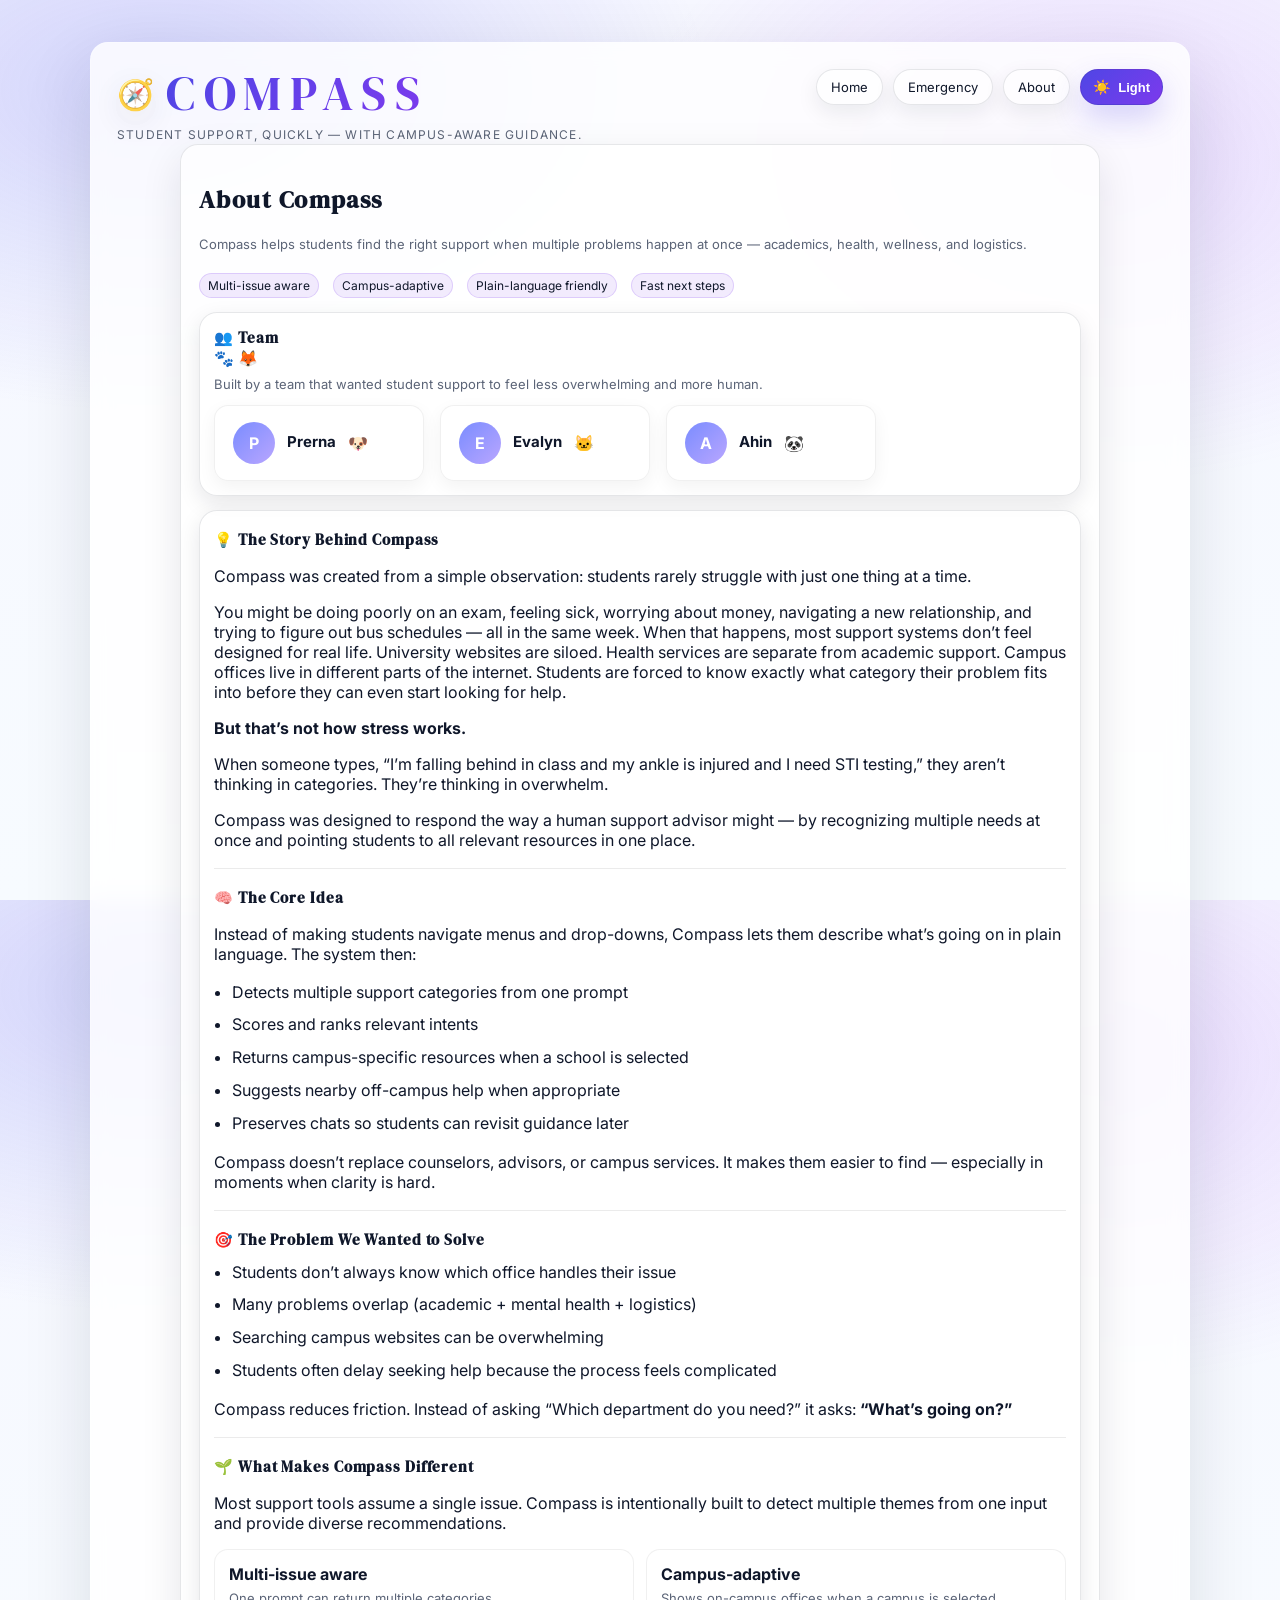
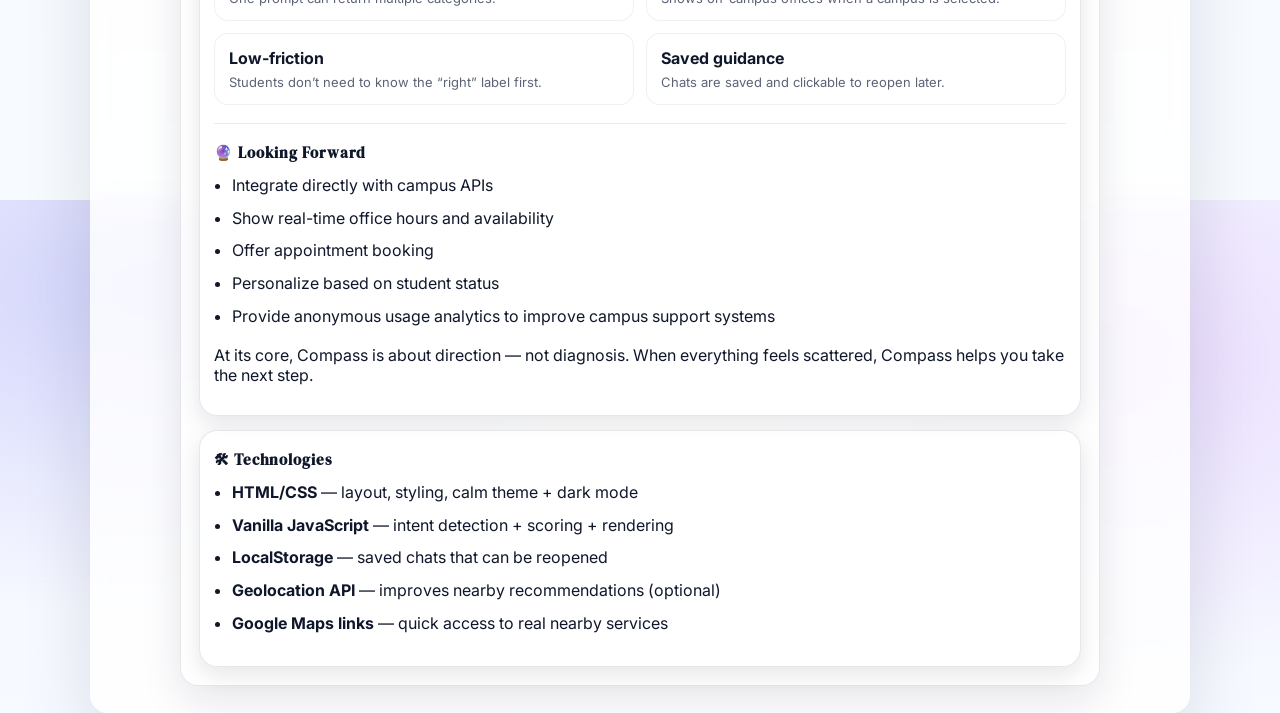
==== commit 3c3cf262: "Update about.html" ====
--- a/about.html
+++ b/about.html
@@ -49,34 +49,46 @@
 
         <!-- TEAM -->
         <div class="card" style="margin-top:14px;">
-          <h3>👥 Team</h3>
-
-          <div class="teamGrid">
-            <div class="teamCard">
-              <div class="avatar">P</div>
-              <div>
-                <div class="teamName">Prerna</div>
-                <div class="muted teamRole">Product + Frontend</div>
-              </div>
-            </div>
-
-            <div class="teamCard">
-              <div class="avatar">E</div>
-              <div>
-                <div class="teamName">Evalyn</div>
-                <div class="muted teamRole">UX + Research</div>
-              </div>
-            </div>
-
-            <div class="teamCard">
-              <div class="avatar">A</div>
-              <div>
-                <div class="teamName">Ahin</div>
-                <div class="muted teamRole">Logic + Data</div>
-              </div>
-            </div>
-          </div>
-        </div>
+  <div class="teamHeaderRow">
+    <h3 style="margin:0;">👥 Team</h3>
+
+    <!-- cute animated mascot -->
+    <div class="teamMascot" aria-hidden="true">
+      <span class="mascotEmoji">🐾</span>
+      <span class="mascotAnimal">🦊</span>
+    </div>
+  </div>
+
+  <p class="muted" style="margin-top:8px;">
+    Built by a team that wanted student support to feel less overwhelming and more human.
+  </p>
+
+  <div class="teamGrid">
+    <div class="teamCard">
+      <div class="avatar">P</div>
+      <div class="teamText">
+        <div class="teamName">Prerna</div>
+      </div>
+      <div class="teamBuddy" aria-hidden="true">🐶</div>
+    </div>
+
+    <div class="teamCard">
+      <div class="avatar">E</div>
+      <div class="teamText">
+        <div class="teamName">Evalyn</div>
+      </div>
+      <div class="teamBuddy" aria-hidden="true">🐱</div>
+    </div>
+
+    <div class="teamCard">
+      <div class="avatar">A</div>
+      <div class="teamText">
+        <div class="teamName">Ahin</div>
+      </div>
+      <div class="teamBuddy" aria-hidden="true">🐼</div>
+    </div>
+  </div>
+</div>
 
         <!-- STORY -->
         <div class="card" style="margin-top:14px;">
--- a/style.css
+++ b/style.css
@@ -432,3 +432,121 @@
   background-clip: text !important;
   color: transparent !important;
 }
+/* ============================
+   ABOUT PAGE POLISH (DROP-IN)
+   ============================ */
+
+.aboutGrid {
+  grid-template-columns: 1fr;
+  max-width: 920px;
+  margin: 0 auto;
+}
+
+.aboutChips {
+  margin-top: 10px;
+  display: flex;
+  gap: 8px;
+  flex-wrap: wrap;
+}
+
+.aboutDivider {
+  border: none;
+  border-top: 1px solid rgba(0,0,0,0.08);
+  margin: 18px 0;
+}
+
+[data-theme="dark"] .aboutDivider {
+  border-top: 1px solid rgba(255,255,255,0.12);
+}
+
+/* Team section */
+.teamGrid {
+  display: flex;
+  gap: 16px;
+  margin-top: 12px;
+  flex-wrap: wrap;
+}
+
+.teamCard {
+  padding: 16px 18px;
+  border-radius: 14px;
+  display: flex;
+  align-items: center;
+  gap: 12px;
+  min-width: 210px;
+  border: 1px solid rgba(0,0,0,0.06);
+  box-shadow: 0 6px 18px rgba(0,0,0,0.05);
+  background: rgba(255,255,255,0.72);
+}
+
+[data-theme="dark"] .teamCard {
+  background: rgba(255,255,255,0.06);
+  border: 1px solid rgba(255,255,255,0.10);
+  box-shadow: 0 8px 22px rgba(0,0,0,0.35);
+}
+
+.avatar {
+  width: 42px;
+  height: 42px;
+  border-radius: 50%;
+  background: linear-gradient(135deg, #7a8cff, #b9a6ff);
+  color: white;
+  font-weight: 700;
+  display: flex;
+  align-items: center;
+  justify-content: center;
+  flex: 0 0 auto;
+}
+
+.teamName {
+  font-weight: 700;
+  font-size: 15px;
+  line-height: 1.1;
+}
+
+.teamRole {
+  font-size: 13px;
+  margin-top: 2px;
+}
+
+/* About lists look nicer than default UL */
+.aboutList {
+  margin-top: 10px;
+  padding-left: 18px;
+}
+
+.aboutList li {
+  margin: 8px 0;
+  line-height: 1.55;
+}
+
+/* Feature grid */
+.aboutFeatureGrid {
+  margin-top: 12px;
+  display: grid;
+  grid-template-columns: 1fr 1fr;
+  gap: 12px;
+}
+
+@media (max-width: 720px) {
+  .aboutFeatureGrid {
+    grid-template-columns: 1fr;
+  }
+}
+
+.aboutFeature {
+  padding: 14px 14px;
+  border-radius: 14px;
+  border: 1px solid rgba(0,0,0,0.06);
+  background: rgba(255,255,255,0.72);
+}
+
+[data-theme="dark"] .aboutFeature {
+  background: rgba(255,255,255,0.06);
+  border: 1px solid rgba(255,255,255,0.10);
+}
+
+.aboutFeatureTitle {
+  font-weight: 700;
+  margin-bottom: 6px;
+}
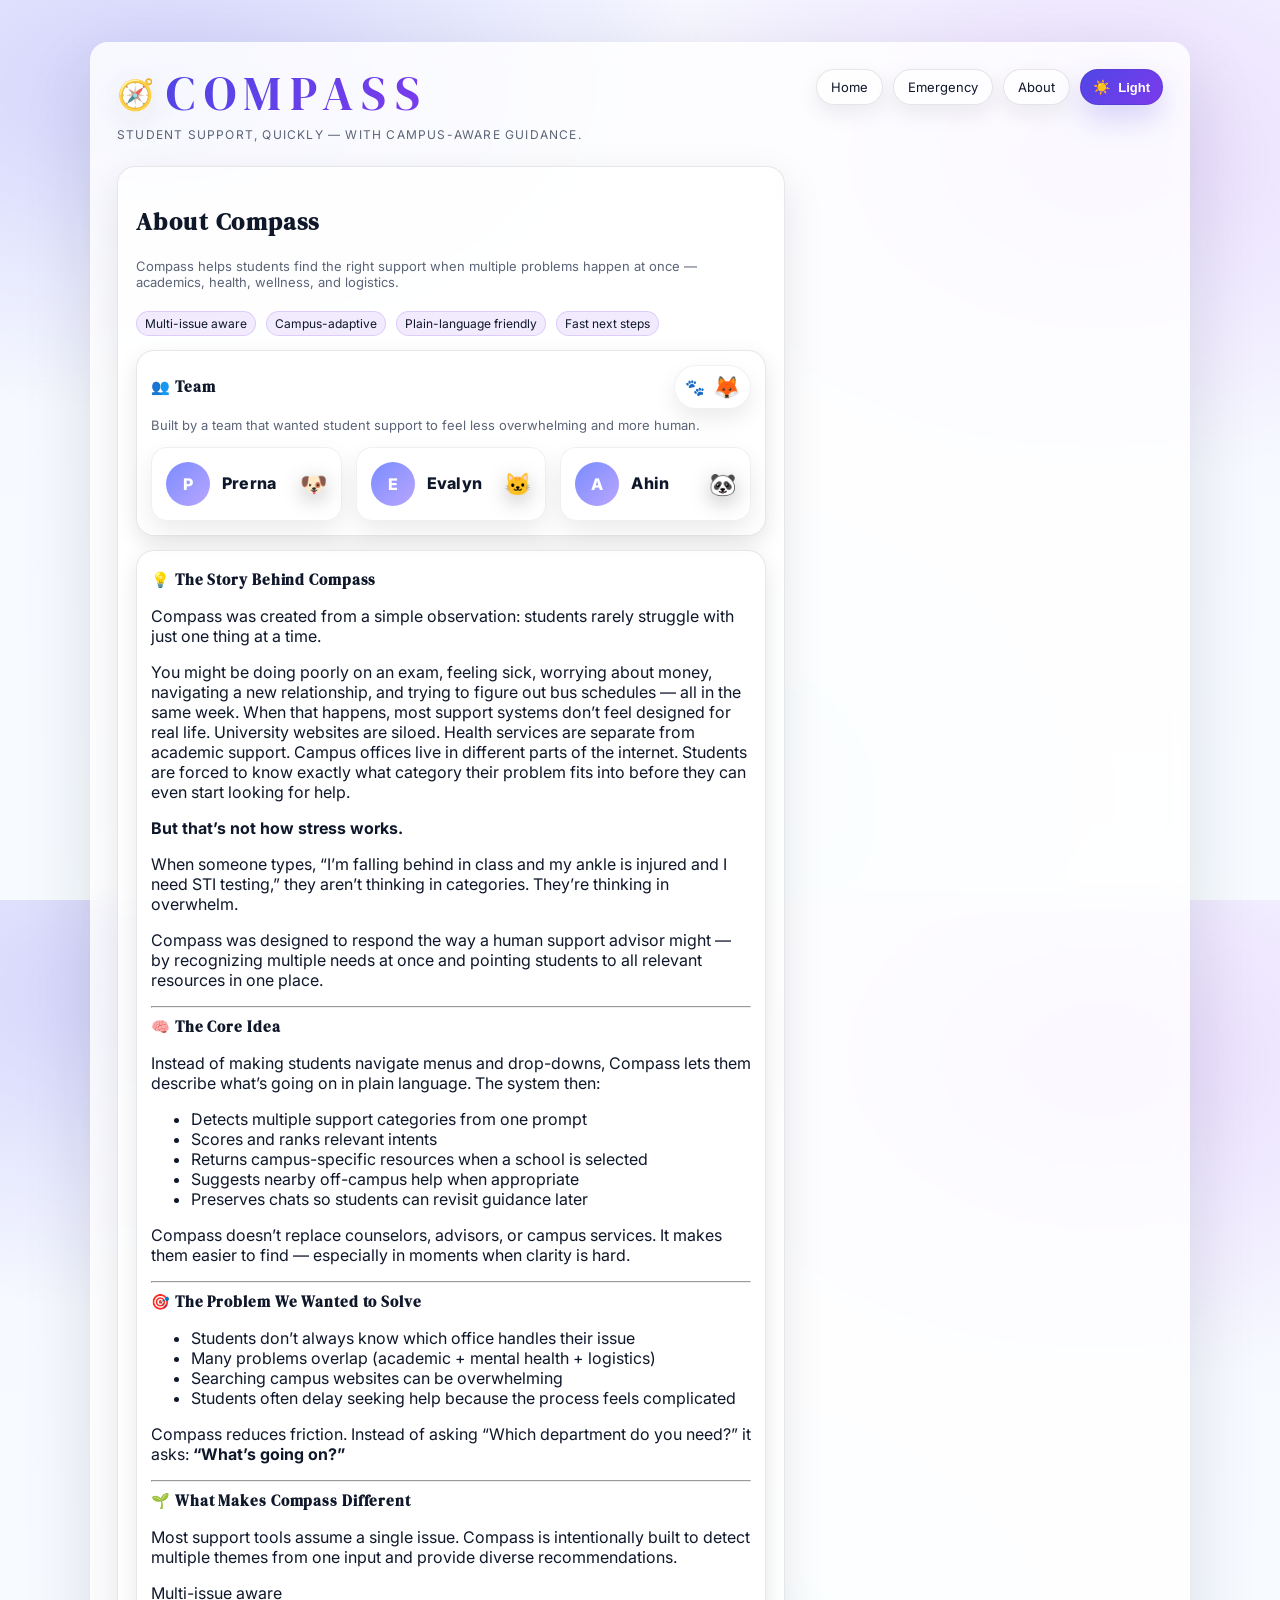
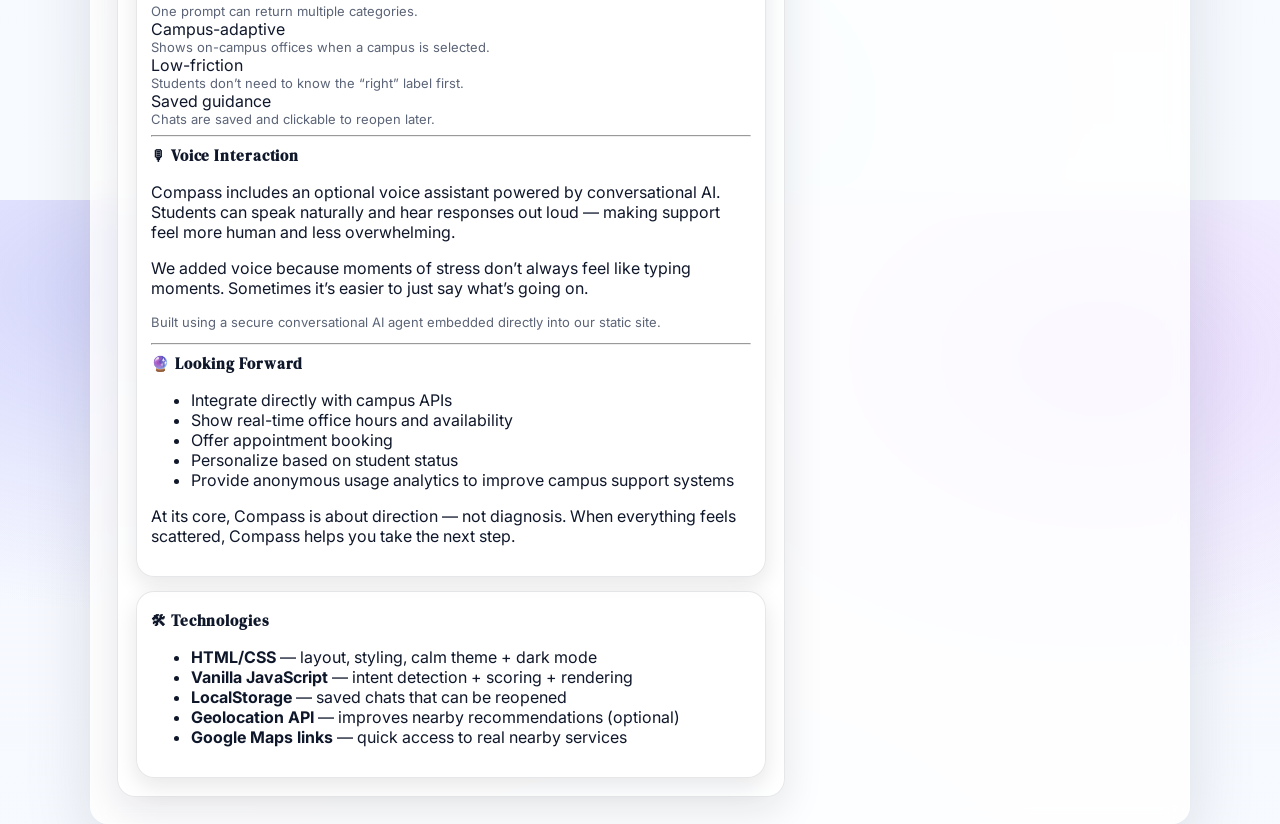
==== commit 078d71d2: "Update about.html" ====
--- a/about.html
+++ b/about.html
@@ -183,7 +183,26 @@
 
           <hr class="aboutDivider" />
 
-          <h3>🔮 Looking Forward</h3>
+<h3>🎙 Voice Interaction</h3>
+
+<p>
+  Compass includes an optional voice assistant powered by conversational AI.
+  Students can speak naturally and hear responses out loud — making support feel
+  more human and less overwhelming.
+</p>
+
+<p>
+  We added voice because moments of stress don’t always feel like typing moments.
+  Sometimes it’s easier to just say what’s going on.
+</p>
+
+<p class="muted">
+  Built using a secure conversational AI agent embedded directly into our static site.
+</p>
+
+<hr class="aboutDivider" />
+
+<h3>🔮 Looking Forward</h3>
           <ul class="aboutList">
             <li>Integrate directly with campus APIs</li>
             <li>Show real-time office hours and availability</li>
--- a/style.css
+++ b/style.css
@@ -433,120 +433,118 @@
   color: transparent !important;
 }
 /* ============================
-   ABOUT PAGE POLISH (DROP-IN)
+   TEAM SECTION FIX + MASCOT
+   (paste at VERY bottom)
    ============================ */
 
-.aboutGrid {
-  grid-template-columns: 1fr;
-  max-width: 920px;
-  margin: 0 auto;
-}
-
-.aboutChips {
-  margin-top: 10px;
-  display: flex;
-  gap: 8px;
-  flex-wrap: wrap;
-}
-
-.aboutDivider {
-  border: none;
-  border-top: 1px solid rgba(0,0,0,0.08);
-  margin: 18px 0;
-}
-
-[data-theme="dark"] .aboutDivider {
-  border-top: 1px solid rgba(255,255,255,0.12);
-}
-
-/* Team section */
-.teamGrid {
-  display: flex;
-  gap: 16px;
-  margin-top: 12px;
-  flex-wrap: wrap;
-}
-
-.teamCard {
-  padding: 16px 18px;
-  border-radius: 14px;
-  display: flex;
-  align-items: center;
-  gap: 12px;
-  min-width: 210px;
+.teamHeaderRow{
+  display:flex;
+  align-items:center;
+  justify-content:space-between;
+  gap:12px;
+}
+
+.teamGrid{
+  display:grid;
+  grid-template-columns: repeat(3, minmax(0, 1fr));
+  gap:14px;
+  margin-top:14px;
+}
+
+@media (max-width: 900px){
+  .teamGrid{ grid-template-columns: 1fr; }
+}
+
+.teamCard{
+  position:relative;
+  display:flex;
+  align-items:center;
+  gap:12px;
+  padding:14px 14px;
+  border-radius:16px;
+  border: 1px solid rgba(255,255,255,0.08);
+  background: rgba(255,255,255,0.06);
+  box-shadow: 0 10px 26px rgba(0,0,0,0.20);
+}
+
+[data-theme="light"] .teamCard{
   border: 1px solid rgba(0,0,0,0.06);
-  box-shadow: 0 6px 18px rgba(0,0,0,0.05);
-  background: rgba(255,255,255,0.72);
-}
-
-[data-theme="dark"] .teamCard {
+  background: rgba(255,255,255,0.75);
+  box-shadow: 0 10px 24px rgba(0,0,0,0.08);
+}
+
+.avatar{
+  width:44px;
+  height:44px;
+  border-radius:999px;
+  display:flex;
+  align-items:center;
+  justify-content:center;
+  font-weight:800;
+  color:#fff;
+  background: linear-gradient(135deg, #7a8cff, #b9a6ff);
+  flex: 0 0 auto;
+}
+
+.teamText{ min-width: 0; }
+
+.teamName{
+  font-weight:800;
+  letter-spacing: 0.2px;
+  line-height: 1.15;
+}
+
+.teamRole{
+  margin-top:4px;
+  opacity:0.85;
+  font-size: 13px;
+}
+
+.teamBuddy{
+  margin-left:auto;
+  font-size: 22px;
+  filter: drop-shadow(0 6px 10px rgba(0,0,0,0.25));
+  animation: buddyBounce 2.4s ease-in-out infinite;
+}
+
+@keyframes buddyBounce{
+  0%, 100% { transform: translateY(0); }
+  50% { transform: translateY(-6px); }
+}
+
+/* Floating mascot in the Team header */
+.teamMascot{
+  display:flex;
+  align-items:center;
+  gap:8px;
+  padding:8px 10px;
+  border-radius:999px;
+  border: 1px solid rgba(255,255,255,0.10);
   background: rgba(255,255,255,0.06);
-  border: 1px solid rgba(255,255,255,0.10);
-  box-shadow: 0 8px 22px rgba(0,0,0,0.35);
-}
-
-.avatar {
-  width: 42px;
-  height: 42px;
-  border-radius: 50%;
-  background: linear-gradient(135deg, #7a8cff, #b9a6ff);
-  color: white;
-  font-weight: 700;
-  display: flex;
-  align-items: center;
-  justify-content: center;
-  flex: 0 0 auto;
-}
-
-.teamName {
-  font-weight: 700;
-  font-size: 15px;
-  line-height: 1.1;
-}
-
-.teamRole {
-  font-size: 13px;
-  margin-top: 2px;
-}
-
-/* About lists look nicer than default UL */
-.aboutList {
-  margin-top: 10px;
-  padding-left: 18px;
-}
-
-.aboutList li {
-  margin: 8px 0;
-  line-height: 1.55;
-}
-
-/* Feature grid */
-.aboutFeatureGrid {
-  margin-top: 12px;
-  display: grid;
-  grid-template-columns: 1fr 1fr;
-  gap: 12px;
-}
-
-@media (max-width: 720px) {
-  .aboutFeatureGrid {
-    grid-template-columns: 1fr;
-  }
-}
-
-.aboutFeature {
-  padding: 14px 14px;
-  border-radius: 14px;
+  box-shadow: 0 10px 24px rgba(0,0,0,0.22);
+}
+
+[data-theme="light"] .teamMascot{
   border: 1px solid rgba(0,0,0,0.06);
-  background: rgba(255,255,255,0.72);
-}
-
-[data-theme="dark"] .aboutFeature {
-  background: rgba(255,255,255,0.06);
-  border: 1px solid rgba(255,255,255,0.10);
-}
-
-.aboutFeatureTitle {
-  font-weight: 700;
-  margin-bottom: 6px;
-}
+  background: rgba(255,255,255,0.75);
+  box-shadow: 0 10px 22px rgba(0,0,0,0.08);
+}
+
+.mascotEmoji{
+  animation: pawWiggle 1.2s ease-in-out infinite;
+}
+
+.mascotAnimal{
+  font-size: 22px;
+  animation: floaty 2.8s ease-in-out infinite;
+}
+
+@keyframes floaty{
+  0%,100% { transform: translateY(0); }
+  50% { transform: translateY(-7px); }
+}
+
+@keyframes pawWiggle{
+  0%,100% { transform: rotate(0deg); }
+  50% { transform: rotate(-18deg); }
+}
